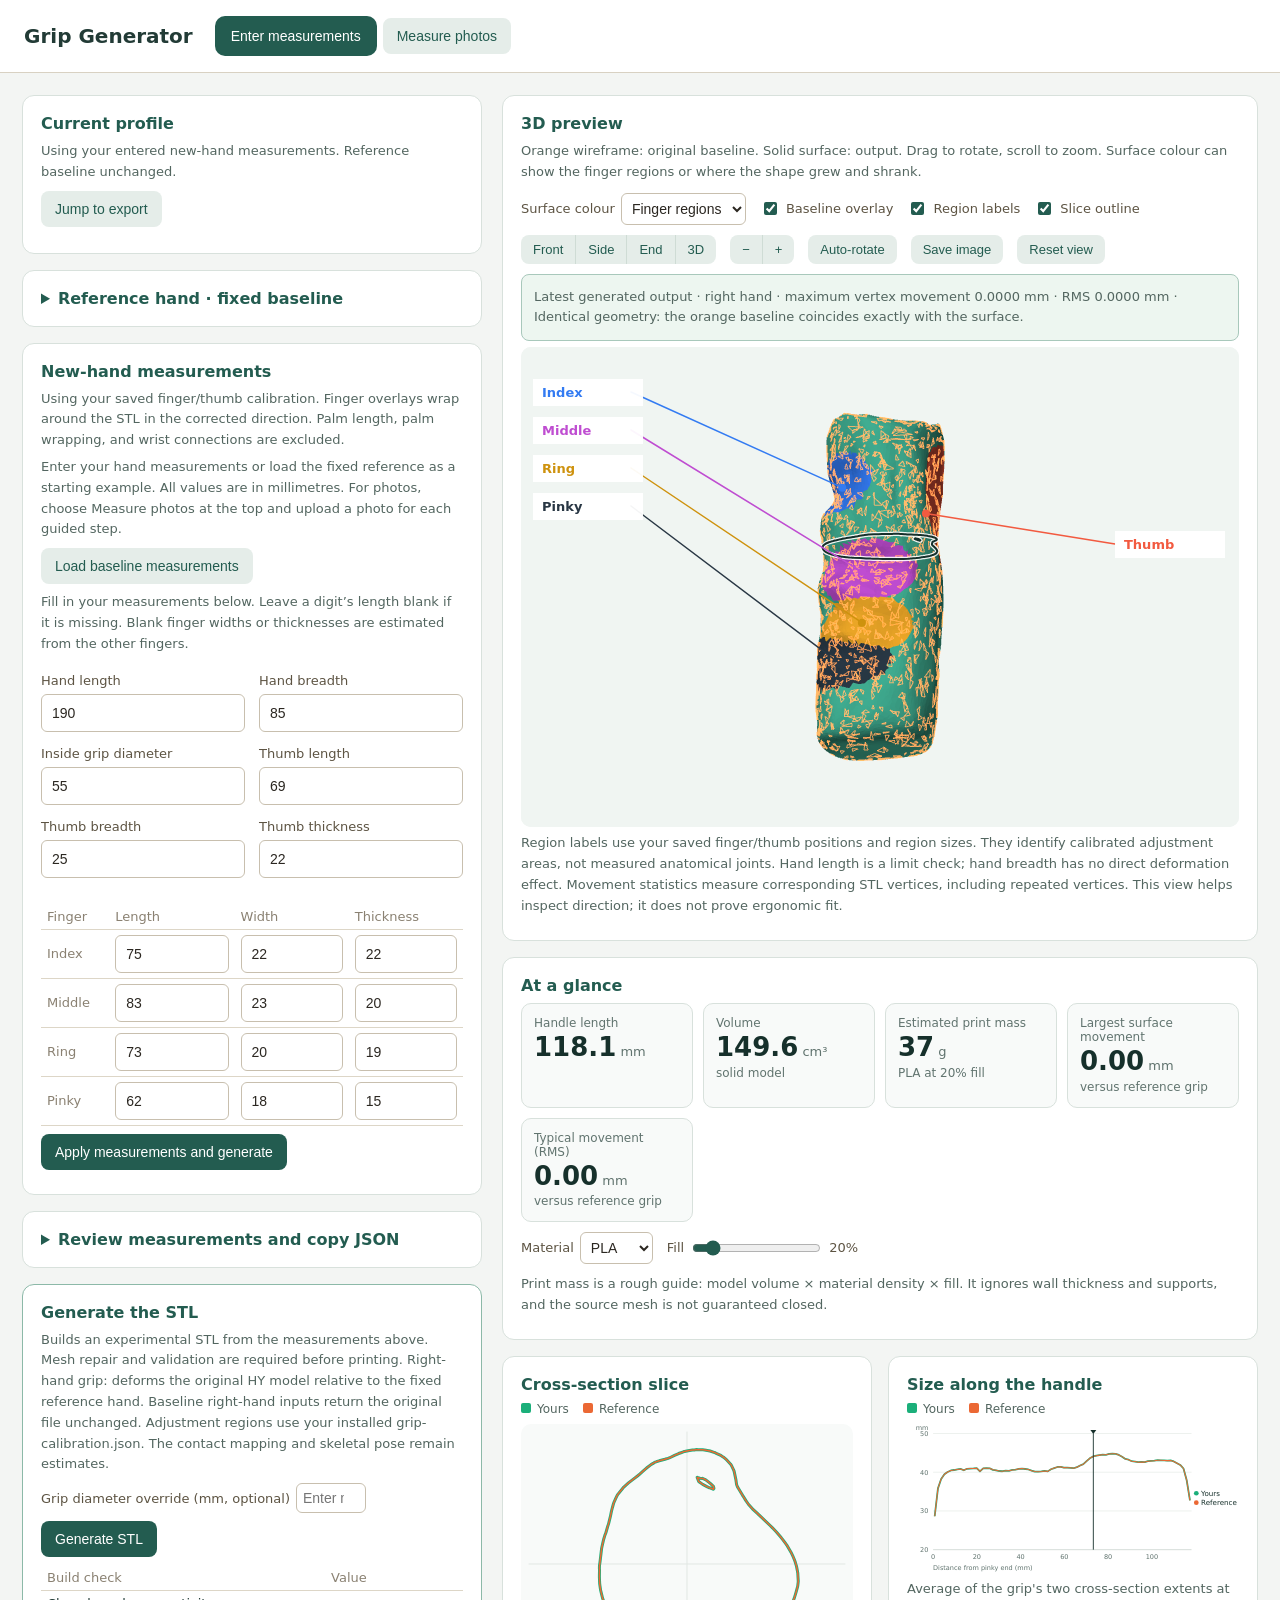
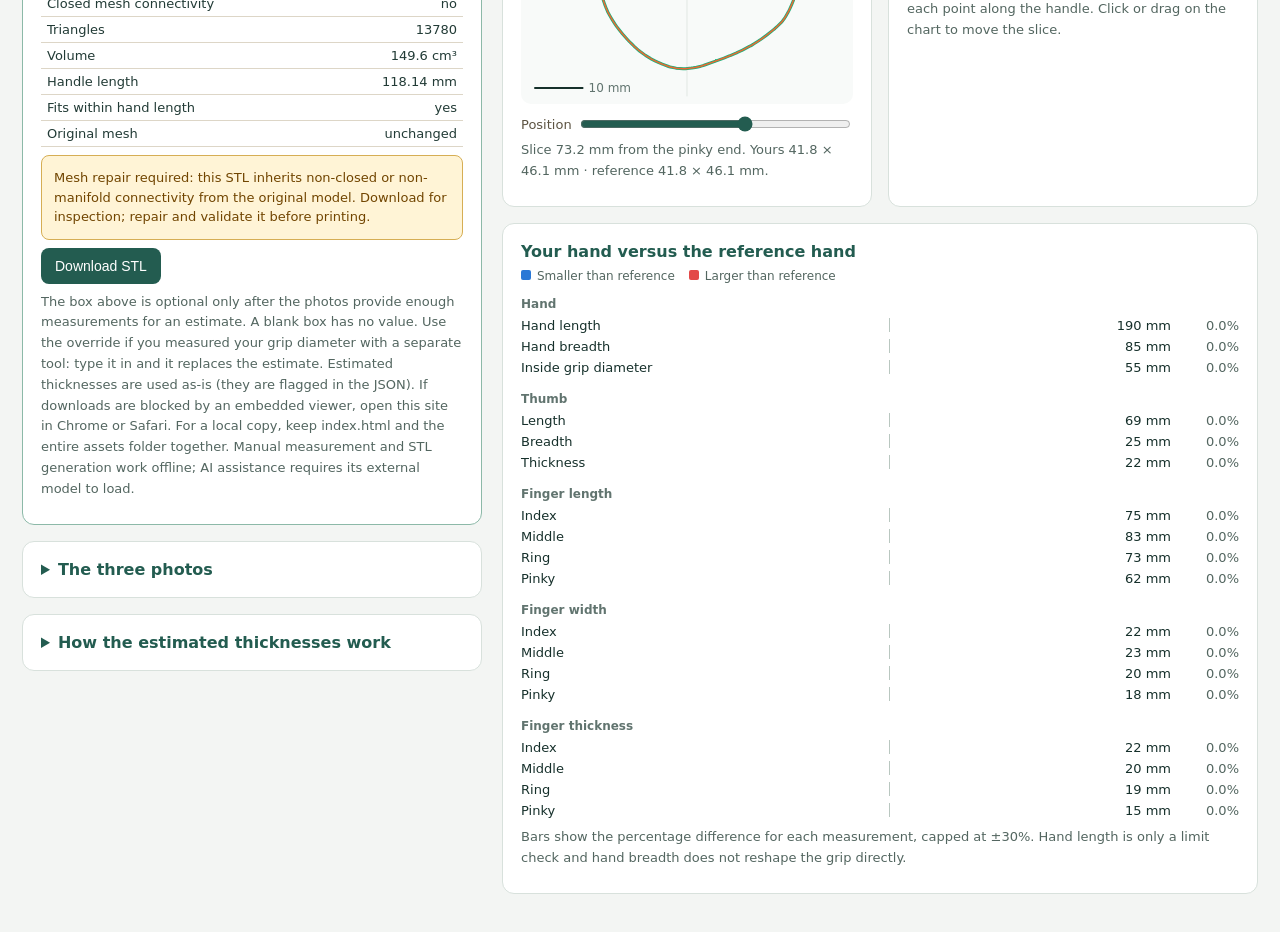
==== photo-grip-studio/index.html @ 8daed787 "Grip Studio: Flask app and Photo Grip Studio web app" ====
<!doctype html>
<html lang="en">
<head>
<meta charset="UTF-8" />
<meta name="viewport" content="width=device-width, initial-scale=1" />
<title>Grip Generator</title>
<link rel="stylesheet" href="assets/app.css?v=20261110-insights">
</head>
<body data-input-mode="manual">
<header>
<h1>Grip Generator</h1><nav aria-label="Measurement source"><button id="manualMode" class="btn">Enter measurements</button><button id="photoMode" class="btn ghost">Measure photos</button></nav>

</header>
<div id="layout">
<div id="viewportWrap">
<div id="viewport">
<div id="stage"><img id="photo" alt="Hand photo to measure" draggable="false" /></div>
<div id="emptyState">Pick a step (1 to 3) on the right, take that photo, calibrate two tape marks, then tap the guided points. Start with step 1: palm up, tape lying along the fingers, with the tape's zero at the crease where the hand meets the wrist.</div>
</div>
<div id="zoombar">
<button id="zoomOut" title="Zoom out">&minus;</button>
<span id="zoomLabel">—</span>
<button id="zoomIn" title="Zoom in">+</button>
<button id="fitBtn" class="fit">Fit</button>
</div>
</div>
<aside id="panel"><div id="inputColumn"><section id="secExample">
<h2>Current profile</h2>
<p id="exampleStatus">An example hand profile is loaded automatically. No photos are needed to try it. The baseline example demonstrates zero deformation; the reference hand has not been verified against the uploaded model.</p>
<p id="photoProgress" role="status"></p>
<div class="row"><label class="btn" for="file">Take / choose photo (for the selected step)</label>
<input id="file" type="file" accept="image/*" hidden />
<button class="btn ghost" id="exampleResultsBtn">Jump to export</button></div>
</section>
<div class="modes" id="stepTabs">
<button data-step="0" class="active">1 · Palm up</button>
<button data-step="1">2 · Palm down</button>
<button data-step="2">3 · Side view</button>
</div>
<section id="stepHead">
<h2 id="stepTitle">1 · Palm up</h2>
<p id="stepHint">—</p>
<p id="photoStatus" class="hint">No photo yet for this step.</p>
</section>
<section id="secMode">
<div class="modes">
<button id="modeCal">A · Calibrate tape</button>
<button id="modeMeas">B · Measure hand</button>
</div>
</section>
<section id="secCal">
<h2>Calibrate this photo</h2>
<p>Tap two easy-to-see markings on the tape (for example the <b>10</b> and the <b>20</b>), then set their values below.</p>
<div class="row">
<label>Tap 1 = <input id="calA" type="number" value="10" step="0.5" /> cm</label>
<label>Tap 2 = <input id="calB" type="number" value="20" step="0.5" /> cm</label>
</div>
<p id="calStatus">Waiting for two calibration taps…</p>
<p class="hint">Pick the two most widely spaced markings you can see clearly; a longer stretch of tape is more accurate. Caution: many tapes print inches on one edge; tap numbers on the cm edge, or convert (1 inch = 2.54 cm).</p>
</section>
<section id="secAI">
<h2>AI assist (optional)</h2>
<p>A Google hand-detection model (MediaPipe) can suggest landmarks on all three photos. For palm-down and side views, the app estimates visible edges from image colors; these can be inaccurate. It runs entirely on your device, and the photo never leaves this page. The first use downloads the model (about 10 MB), so it needs internet once. An internet connection is needed to load the AI model. If your viewer blocks it, open this site in Chrome or Safari, or place the points manually.</p>
<div class="row"><button class="btn ghost" id="aiBtn">Auto-place points with AI</button></div>
<p id="aiStatus" class="hint">Teal dots are proposals. Check every point against the actual hand edge or crease and drag it to adjust. Side-view finger detection may fail when fingers overlap; select the finger visible and tap manually if needed.</p>
</section>
<section id="secMeas">
<h2 id="measTitle">Tap the measurements</h2>
<p id="currentItem">—</p>
<div class="row" id="fingerSelRow" style="display:none">
<label>Thickness tapped on which finger?
<select id="fingerSel">
<option value="0" selected>Index</option>
<option value="1">Middle</option>
<option value="2">Ring</option>
<option value="3">Little</option>
</select>
</label>
</div>
<div class="row">
<button class="btn ghost" id="undoBtn">Undo last</button>
<button class="btn ghost" id="skipBtn">Skip (not visible)</button>
</div>
<ol id="itemList"></ol>
<p class="hint">Zoom in (buttons or pinch) before each tap for the best precision. Drag an empty spot to move the photo around. Each measurement in steps 2 and 3 needs TWO taps: one edge, then the opposite edge. Drag any dot to fine-tune it, or click a line in the list to tap that measurement again.</p>
</section>
<details id="secFingers">
<summary>Fingers present on this hand</summary>
<p>Leave everything as it is for a typical hand. Set a finger to <b>Missing</b> if it is not there at all: its tap points disappear and the handle is built without its groove. Set it to <b>Shortened</b> if it is much shorter than usual (for example a nub): you still tap its points at the tip it has today, and the size checks accept the small measurements.</p>
<div class="row">
<label>Index
<select id="fsIndex"><option value="present" selected>Present</option><option value="short">Shortened</option><option value="missing">Missing</option></select>
</label>
<label>Middle
<select id="fsMiddle"><option value="present" selected>Present</option><option value="short">Shortened</option><option value="missing">Missing</option></select>
</label>
<label>Ring
<select id="fsRing"><option value="present" selected>Present</option><option value="short">Shortened</option><option value="missing">Missing</option></select>
</label>
<label>Little
<select id="fsLittle"><option value="present" selected>Present</option><option value="short">Shortened</option><option value="missing">Missing</option></select>
</label>
<label>Thumb
<select id="fsThumb"><option value="present" selected>Present</option><option value="missing">Missing</option></select>
</label>
</div>
<p class="hint">Changes apply right away, on every photo. If the thumb is missing, the grip diameter cannot be estimated; type your own measured value in the Generate section when you get there. After any change, click Generate STL again before downloading: the download button hides until the shape matches your current numbers.</p>
</details>
<details id="baselinePanel"><summary>Reference hand · fixed baseline</summary><h2>Fixed reference hand · mm</h2><p><a href="orientation-editor.html">Open separate point and region calibration editor</a></p>
<p>These reference measurements are built into the generator. New-hand inputs are compared against them; using the app never changes this baseline. They are inherited from the original project and have not been verified against the uploaded HY model.</p>
<table><tr><th>Measurement</th><th>Reference</th></tr>
<tr><td>Inside grip diameter</td><td>55</td></tr><tr><td>Thumb length / breadth / thickness</td><td>69 / 25 / 22</td></tr>
<tr><td>Finger lengths (index → pinky)</td><td>75 / 83 / 73 / 62</td></tr><tr><td>Finger widths</td><td>22 / 23 / 20 / 18</td></tr><tr><td>Finger thicknesses</td><td>22 / 20 / 19 / 15</td></tr></table>
<p>The example below is a separate new-hand profile. Baseline-sized right-hand inputs return the uploaded STL byte-for-byte. Other inputs deform its original vertices relative to this fixed reference.</p></details>
<section id="manualPanel"><h2>New-hand measurements</h2><p class="hint">Using your saved finger/thumb calibration. Finger overlays wrap around the STL in the corrected direction. Palm length, palm wrapping, and wrist connections are excluded.</p><p>Enter your hand measurements or load the fixed reference as a starting example. All values are in millimetres. For photos, choose Measure photos at the top and upload a photo for each guided step.</p>
<div class="row"><button class="btn ghost" id="loadBaseline">Load baseline measurements</button></div><p>Fill in your measurements below. Leave a digit’s length blank if it is missing. Blank finger widths or thicknesses are estimated from the other fingers.</p><div id="manualFields"><div class="measurementGrid"><label>Hand length<input type="number" data-field="hand_length" aria-label="Hand length" min="140" max="235" step="0.1"></label><label>Hand breadth<input type="number" data-field="hand_breadth" aria-label="Hand breadth" min="60" max="115" step="0.1"></label><label>Inside grip diameter<input type="number" data-field="grip_diameter_inside" aria-label="Inside grip diameter" min="30" max="85" step="0.1"></label><label>Thumb length<input type="number" data-field="thumb_length" aria-label="Thumb length" min="8" max="105" step="0.1"></label><label>Thumb breadth<input type="number" data-field="thumb_breadth" aria-label="Thumb breadth" min="8" max="36" step="0.1"></label><label>Thumb thickness<input type="number" data-field="thumb_thickness" aria-label="Thumb thickness" min="1" max="50" step="0.1"></label></div><div class="fingerTable"><table><tr><th>Finger</th><th>Length</th><th>Width</th><th>Thickness</th></tr><tr><th>Index</th><td><input type="number" data-field="finger_lengths" data-index="0" aria-label="Index length" min="5" max="115" step="0.1"></td><td><input type="number" data-field="finger_widths" data-index="0" aria-label="Index width" min="5" max="30" step="0.1"></td><td><input type="number" data-field="finger_thicknesses" data-index="0" aria-label="Index thickness" min="4" max="30" step="0.1"></td></tr><tr><th>Middle</th><td><input type="number" data-field="finger_lengths" data-index="1" aria-label="Middle length" min="5" max="115" step="0.1"></td><td><input type="number" data-field="finger_widths" data-index="1" aria-label="Middle width" min="5" max="30" step="0.1"></td><td><input type="number" data-field="finger_thicknesses" data-index="1" aria-label="Middle thickness" min="4" max="30" step="0.1"></td></tr><tr><th>Ring</th><td><input type="number" data-field="finger_lengths" data-index="2" aria-label="Ring length" min="5" max="115" step="0.1"></td><td><input type="number" data-field="finger_widths" data-index="2" aria-label="Ring width" min="5" max="30" step="0.1"></td><td><input type="number" data-field="finger_thicknesses" data-index="2" aria-label="Ring thickness" min="4" max="30" step="0.1"></td></tr><tr><th>Pinky</th><td><input type="number" data-field="finger_lengths" data-index="3" aria-label="Pinky length" min="5" max="115" step="0.1"></td><td><input type="number" data-field="finger_widths" data-index="3" aria-label="Pinky width" min="5" max="30" step="0.1"></td><td><input type="number" data-field="finger_thicknesses" data-index="3" aria-label="Pinky thickness" min="4" max="30" step="0.1"></td></tr></table></div></div><details hidden><summary>Advanced: paste measurements as JSON</summary><textarea id="manualHand" aria-label="New-hand measurements JSON" style="min-height:260px"></textarea></details><button class="btn" id="applyHand">Apply measurements and generate</button><p id="manualError" role="alert"></p></section>

<details id="secResults"><summary>Review measurements and copy JSON</summary>
<h2>Current measurements</h2>
<p id="warnBox" style="display:none; color:#7f1d1d; background:#cfa6a6; border:1px solid #a03030; border-radius:0; padding:8px 10px; font-size:13px;"></p>
<table id="resultsTable"></table>
<div class="row"><button class="btn" id="copyBtn">Copy JSON</button></div>
<p id="copyStatus" role="status"></p>
<textarea id="jsonOut" readonly placeholder="Results JSON appears here as you measure."></textarea>
<p class="hint">Values marked "est." are estimated, not measured; see the estimation note below for how. All measurements are rounded to the nearest whole millimetre. The grip diameter is estimated from your other measurements; if you measured your grip size with a separate tool, enter it in the Generate section and it is used instead.</p>
</details>
</div><div id="visualColumn"><section id="validationPanel"><h2>3D preview</h2><p>Orange wireframe: original baseline. Solid surface: output. Drag to rotate, scroll to zoom. Surface colour can show the finger regions or where the shape grew and shrank.</p><div class="viewBar"><label>Surface colour <select id="surfaceMode"><option value="">Finger regions</option><option value="heat">Shape change</option><option value="plain">Plain</option></select></label><label><input id="showBaseline" type="checkbox" checked> Baseline overlay</label><label><input id="showRegions" type="checkbox" checked> Region labels</label><label><input id="showSlice" type="checkbox" checked> Slice outline</label></div>
<div class="viewBar"><span class="btnGroup" role="group" aria-label="Camera view"><button class="btn ghost" id="viewFront">Front</button><button class="btn ghost" id="viewSide">Side</button><button class="btn ghost" id="viewEnd">End</button><button class="btn ghost" id="view3d">3D</button></span><span class="btnGroup" role="group" aria-label="Zoom"><button class="btn ghost" id="viewZoomOut" title="Zoom out" aria-label="Zoom out">&minus;</button><button class="btn ghost" id="viewZoomIn" title="Zoom in" aria-label="Zoom in">+</button></span><button class="btn ghost" id="autoRotate" aria-pressed="false">Auto-rotate</button><button class="btn ghost" id="saveView">Save image</button><button class="btn ghost" id="resetValidationView">Reset view</button></div><p id="previewStale" class="buildNotice" role="status" hidden>Preview out of date — generate again to match your current inputs. The shape below is the previous build.</p><p id="probeStatus" role="status">Generate a handle to view the comparison.</p><div class="validationStage"><canvas id="validationSurface" aria-hidden="true"></canvas><canvas id="validationCanvas" aria-label="Rotatable baseline and deformed grip overlay"></canvas><div id="heatLegend" hidden><span id="heatMin"></span><span class="heatRamp" aria-hidden="true"></span><span id="heatMax"></span><small>thinner · unchanged · thicker</small></div></div><p class="hint">Region labels use your saved finger/thumb positions and region sizes. They identify calibrated adjustment areas, not measured anatomical joints. Hand length is a limit check; hand breadth has no direct deformation effect. Movement statistics measure corresponding STL vertices, including repeated vertices. This view helps inspect direction; it does not prove ergonomic fit.</p></section>
<div id="insights">
<section id="tilePanel"><h2>At a glance</h2><div id="statTiles" class="tiles"></div>
<div class="viewBar"><label>Material <select id="material"><option value="1.24">PLA</option><option value="1.27">PETG</option><option value="1.04">ABS</option><option value="1.21">TPU</option></select></label><label>Fill <input id="infill" type="range" min="10" max="100" step="5" value="20"> <output id="infillValue">20%</output></label></div>
<p class="hint">Print mass is a rough guide: model volume × material density × fill. It ignores wall thickness and supports, and the source mesh is not guaranteed closed.</p></section>
<div class="pair">
<section id="sectionPanel"><h2>Cross-section slice</h2><div class="legend"><span><i style="background:#1baf7a"></i>Yours</span><span><i style="background:#eb6834"></i>Reference</span></div><canvas id="sectionCanvas" aria-label="Cross-section of the grip at the chosen position"></canvas><label class="sliderRow">Position <input id="slicePos" type="range" min="0" max="100" step="0.5" value="50" aria-label="Slice position along the handle in millimetres"></label><p id="sectionReadout" role="status">Generate a handle to see its cross-section.</p></section>
<section id="profilePanel"><h2>Size along the handle</h2><div class="legend"><span><i style="background:#1baf7a"></i>Yours</span><span><i style="background:#eb6834"></i>Reference</span></div><div id="profileChart"><div id="profilePlot"></div><div id="profileTip" hidden></div></div><p class="hint">Average of the grip's two cross-section extents at each point along the handle. Click or drag on the chart to move the slice.</p></section>
</div>
<section id="comparePanel"><h2>Your hand versus the reference hand</h2><div class="legend"><span><i style="background:#2a78d6"></i>Smaller than reference</span><span><i style="background:#e34948"></i>Larger than reference</span></div><div id="compareChart"></div><p class="hint">Bars show the percentage difference for each measurement, capped at ±30%. Hand length is only a limit check and hand breadth does not reshape the grip directly.</p></section>
</div>
</div><div id="buildColumn"><section id="secGen">
<h2>Generate the STL</h2>
<p>Builds an experimental STL from the measurements above. Mesh repair and validation are required before printing. Right-hand grip: deforms the original HY model relative to the fixed reference hand. Baseline right-hand inputs return the original file unchanged. Adjustment regions use your installed grip-calibration.json. The contact mapping and skeletal pose remain estimates.</p>
<div class="row">

<label>Grip diameter override (mm, optional)
<input id="gripOverride" type="number" step="0.5" placeholder="Enter mm" />
</label>
<button class="btn" id="genBtn">Generate STL</button>
</div>
<p id="genStatus" style="display:none; color:#7f1d1d; background:#cfa6a6; border:1px solid #a03030; border-radius:0; padding:8px 10px; font-size:13px;"></p>
<div id="genStats"></div>
<p id="meshNotice" class="buildNotice" role="status" hidden></p>
<div class="row"><button class="btn" id="dlBtn" style="display:none">Download STL</button></div>
<p class="hint">The box above is optional only after the photos provide enough measurements for an estimate. A blank box has no value. Use the override if you measured your grip diameter with a separate tool: type it in and it replaces the estimate. Estimated thicknesses are used as-is (they are flagged in the JSON). If downloads are blocked by an embedded viewer, open this site in Chrome or Safari. For a local copy, keep index.html and the entire assets folder together. Manual measurement and STL generation work offline; AI assistance requires its external model to load.</p>
</section>
<details>
<summary>The three photos</summary>
<ul>
<li><b>Photo 1 (palm up):</b> tape lying along the fingers, its zero at the crease where the hand meets the wrist, fingertips lightly against the tape edge. Hold the camera straight overhead. Gives hand length, finger lengths, thumb length.</li>
<li><b>Photo 2 (palm down):</b> back of the hand up, tape lying across the hand, touching it. Gives hand breadth, thumb breadth, and finger widths.</li>
<li><b>Photo 3 (side view):</b> hand resting on its side so ONE finger is seen from the side, with the tape upright behind that finger, camera straight-on. Gives ONE finger thickness; the other three are estimated.</li>

<li>All three: cm edge numbers only, no shadows across the creases, whole hand + tape in frame, camera level (use the level indicator).</li>
</ul>
</details>
<details>
<summary>How the estimated thicknesses work</summary>
<ul>
<li>You tap ONE finger thickness in photo 3 and say which finger it was.</li>
<li>The other three are estimated from the finger widths you measured in photo 2, using a typical thickness-to-width ratio for each finger (index 1.00, middle 0.87, ring 0.95, little 0.83).</li>
<li>Thumb thickness is always estimated: about 0.88 × thumb breadth (from photo 2).</li>
<li>Estimated values are marked "est." in the table and flagged in the JSON under <b>_estimated</b>.</li>
<li>These ratios come from one carefully measured hand, so they are a reasonable starting point for any hand; expect a few mm of difference on other people. A wrong estimate only slightly changes the depth of that finger's groove.</li>
<li>Grip diameter is estimated as (thumb length + middle finger length + thumb thickness) ÷ π. It is a rough estimate; a grip diameter measured with a separate tool always takes precedence.</li>
<li>If the middle finger is missing, the longest finger you have stands in for it in that estimate. If the thumb is missing, no estimate is possible: type your measured grip diameter in the Generate section.</li>
<li>If a finger is present but you skip one of its taps, its length or width is filled with the average of your other measured values and marked "est.".</li>
</ul>
</details>
</div>
</aside>
</div>
<script src="assets/template.js"></script>
<script src="assets/generator.js"></script>
<script src="assets/source-model.js"></script>
<script src="assets/calibration.js"></script>
<script src="assets/deform-source.js"></script>
<script src="assets/grip-renderer.js?v=20261110-insights"></script>
<script src="assets/grip-surface.js"></script>
<script src="assets/hand-overlay.js?v=20261102b"></script>
<script src="assets/validation.js?v=20261110-insights"></script>
<script src="assets/insights.js?v=20261110-insights"></script>
<script src="assets/hand-edge-assist.js"></script>
<script src="assets/app.js?v=20261102-demo2"></script>
</body>
</html>
---- photo-grip-studio/assets/app.css ----
* { box-sizing: border-box; }
:root {
font-family: -apple-system, BlinkMacSystemFont, "Segoe UI", system-ui, sans-serif;
background: #efeae1; color: #2b2721;
}
body { margin: 0; }
header {
display: flex; align-items: center; gap: 12px; flex-wrap: wrap;
padding: 10px 14px; background: #faf7f1; border-bottom: 1px solid #d8d1c2;
}
header h1 { font-size: 16px; margin: 0; font-weight: 600; font-family: Georgia, "Times New Roman", serif; }
.btn {
display: inline-block; padding: 8px 14px; border-radius: 0;
background: #8a5a24; color: #ffffff; font-size: 14px; cursor: pointer;
border: none; font-weight: 500;
}
.btn:active { background: #6e471d; }
.btn.ghost { background: #e8e2d4; color: #5d5443; }
.btn.ghost:active { background: #d9d2c0; }
button, .btn, select, input { touch-action: manipulation; }  /* v3.1.9: taps register at once on phones */
#layout { display: flex; flex-direction: column; height: calc(100vh - 57px); }
@media (min-width: 900px) {
#layout { flex-direction: row; }
#viewportWrap { width: 60%; }
#panel { width: 40%; border-left: 1px solid #d8d1c2; }
}
#viewportWrap { display: flex; flex-direction: column; }
#viewport {
position: relative; flex: 1; overflow: hidden; background: #dcd6c9;
touch-action: none; min-height: 300px;
}
#stage { position: absolute; left: 0; top: 0; transform-origin: 0 0; will-change: transform; }
#photo { display: block; user-select: none; -webkit-user-select: none; -webkit-touch-callout: none; }
.dot {
position: absolute; width: 4.5px; height: 4.5px; border-radius: 50%;
background: #00e676; border: 1px solid #26221c;
box-shadow: 0 0 3px rgba(0,0,0,0.45); pointer-events: none;
margin-left: -2.25px; margin-top: -2.25px;
}
.dot.cal { background: #ff1f1f; }
.dot.ai { background: #14b8a6; }
.dot.current { background: rgba(244, 63, 94, 0.95); animation: pulse 1s infinite alternate; }
.dot.labeled {
width: 10px; height: 10px; margin-left: -5px; margin-top: -5px;
font-size: 6px; font-weight: 700; line-height: 8px; text-align: center;
color: #26221c; pointer-events: auto; cursor: grab;
user-select: none; -webkit-user-select: none;
}
.dot.labeled:active { cursor: grabbing; }
@keyframes pulse { to { box-shadow: 0 0 10px 3px rgba(244,63,94,0.7); } }
#zoombar {
display: flex; align-items: center; gap: 8px; padding: 6px 10px;
background: #faf7f1; border-top: 1px solid #d8d1c2;
}
#zoombar button {
width: 38px; height: 34px; border: none; border-radius: 0;
background: #e8e2d4; color: #2b2721; font-size: 18px; cursor: pointer;
}
#zoombar .fit { width: auto; padding: 0 12px; font-size: 14px; }
#zoomLabel { font-size: 13px; color: #8a8172; min-width: 48px; text-align: center; }
#panel { overflow-y: auto; padding: 12px 14px; background: #efeae1; }
#panel section {
background: #faf7f1; border: 1px solid #ddd6c7; border-radius: 0;
padding: 12px; margin-bottom: 12px;
}
#secCal.active-mode, #secMeas.active-mode { background: #f4eddb; }
#panel h2 { font-size: 14px; margin: 0 0 8px; color: #6e471d; font-weight: 600; font-family: Georgia, "Times New Roman", serif; }
#panel p { font-size: 13px; line-height: 1.45; margin: 6px 0; color: #5d5443; }
.row { display: flex; gap: 8px; flex-wrap: wrap; margin: 8px 0; align-items: center; }
.modes { display: flex; gap: 6px; margin-bottom: 10px; }
.modes button {
flex: 1; padding: 8px 6px; font-size: 13px; border-radius: 0; border: 1px solid #d3cab8;
background: #e8e2d4; color: #5d5443; cursor: pointer;
}
.modes button.active { background: #8a5a24; color: #ffffff; border-color: #6e471d; }
#stepTabs button { font-weight: 600; }
label { font-size: 13px; color: #5d5443; display: flex; align-items: center; gap: 6px; flex-wrap: wrap; }
input[type="number"], select {
width: 70px; padding: 6px; border-radius: 0; border: 1px solid #c8bfae;
background: #f5f1e7; color: #2b2721; font-size: 14px;
}
select { width: auto; }
#calStatus { font-size: 14px; color: #a06a15; font-weight: 600; }
#currentItem { font-size: 14px; color: #a06a15; font-weight: 600; }
#itemList { font-size: 13px; padding-left: 18px; margin: 8px 0; }
#itemList li { margin: 3px 0; color: #6b6353; }
#itemList li.done { color: #15803d; }
#itemList li.now { color: #a06a15; font-weight: 600; }
#aiStatus { font-size: 13px; line-height: 1.45; color: #5d5443; margin: 6px 0 0; }
table { width: 100%; border-collapse: collapse; font-size: 13px; margin: 8px 0; }
th, td { text-align: left; padding: 5px 6px; border-bottom: 1px solid #ddd6c7; }
th { color: #8a8172; font-weight: 500; }
th.sect { color: #6e471d; font-weight: 600; }
td.v { text-align: right; font-variant-numeric: tabular-nums; }
.est { color: #a06a15; font-size: 11px; }
#jsonOut {
width: 100%; height: 150px; margin-top: 8px; padding: 8px; font-family: ui-monospace, monospace;
font-size: 11px; background: #f5f1e7; color: #5d5443; border: 1px solid #d8d1c2; border-radius: 0;
}
details { font-size: 13px; color: #5d5443; margin-bottom: 12px; }
details summary { cursor: pointer; color: #6e471d; }
details ul { padding-left: 18px; }
details li { margin: 4px 0; }
.hint { font-size: 12px; color: #8a8172; }
#emptyState {
position: absolute; inset: 0; display: flex; align-items: center; justify-content: center;
color: #8a8172; font-size: 14px; padding: 24px; text-align: center;
background: #dcd6c9; z-index: 5;
}

/* Streamlined workspace: photo tools are shown only when needed. */
:root{background:#f3f5f3;color:#223b36}header{background:#fff;padding:18px 24px;gap:24px}header h1{font:700 20px system-ui}header h1 span{font-weight:400;color:#61746f}nav{display:flex;gap:8px}.btn{background:#235c50;border-radius:8px;padding:10px 14px}.btn.ghost{background:#e5ede9;color:#235c50}.btn:focus-visible,summary:focus-visible{outline:3px solid #54a68e;outline-offset:3px}nav button[aria-pressed="true"]{box-shadow:0 0 0 2px #235c50}#panel{background:#f3f5f3;padding:22px}#panel section,#panel details{border:1px solid #d8e1dc;background:white;border-radius:12px;padding:18px;margin-bottom:16px}#panel h2,details summary{font-family:inherit;color:#235c50;font-size:16px;font-weight:600}#panel p{color:#536660;line-height:1.6}textarea{width:100%;padding:12px;border:1px solid #bdcec5;border-radius:8px;font:13px/1.5 ui-monospace,monospace}input[type="number"],select{border-radius:6px;background:#fff}#layout{height:calc(100vh - 80px)}body[data-input-mode="manual"] #viewportWrap,body[data-input-mode="manual"] label[for="file"],body[data-input-mode="manual"] #stepTabs,body[data-input-mode="manual"] #stepHead,body[data-input-mode="manual"] #secMode,body[data-input-mode="manual"] #secCal,body[data-input-mode="manual"] #secAI,body[data-input-mode="manual"] #secMeas,body[data-input-mode="manual"] #secFingers{display:none!important}body[data-input-mode="manual"] #panel{width:100%;max-width:900px;margin:auto;border:0}body[data-input-mode="photo"] #manualPanel{display:none}#secGen{border-color:#8cb9a8!important}#manualError{color:#a32222!important}#exampleStatus{margin-bottom:12px}summary{cursor:pointer}details>h2{display:none}@media(max-width:899px){#layout{height:auto}#viewportWrap{height:420px}#panel{overflow:visible}header{padding:14px}#panel{padding:14px}}

.measurementGrid{display:grid;grid-template-columns:repeat(auto-fit,minmax(180px,1fr));gap:14px;margin:18px 0}.measurementGrid label{display:flex;flex-direction:column;align-items:flex-start}.measurementGrid input{width:100%}.fingerTable{overflow-x:auto}.fingerTable input{width:100%;min-width:65px}#manualFields input{padding:10px}#manualPanel details{margin-top:18px}

#validationCanvas{display:block;width:100%;height:420px;touch-action:none;background:#f0f5f3;border-radius:10px}#probeMeasurement{max-width:100%;width:auto}#probeStatus{font-variant-numeric:tabular-nums}#validationPanel label input[type=checkbox]{accent-color:#235c50}

.validationStage{position:relative;height:480px;background:#f0f5f3;border-radius:10px;overflow:hidden}#validationSurface,#validationCanvas{position:absolute;inset:0;width:100%;height:100%;display:block}#validationCanvas{background:transparent}#validationSurface{pointer-events:none}

#probeStatus{padding:12px;border:1px solid #a8c8bb;background:#edf6f0;border-radius:8px;line-height:1.6}#validationPanel button[aria-pressed="true"]{outline:3px solid #32826a;outline-offset:2px}

/* Keep all comparison options neutral until selected. */
#validationPanel button#probeMinus,#validationPanel button#probeBase,#validationPanel button#probePlus{background:#e5ede9;color:#235c50}
#validationPanel button#probeMinus[aria-pressed="true"],#validationPanel button#probeBase[aria-pressed="true"],#validationPanel button#probePlus[aria-pressed="true"]{background:#235c50;color:#fff;outline:3px solid #32826a;outline-offset:2px}

body[data-input-mode="manual"] #photoProgress{display:none}#photoProgress{white-space:pre-line;color:#315d50!important;font-size:13px!important;line-height:1.55!important}

/* Match the photo workflow to the measurement workspace. */
body[data-input-mode="photo"] #viewport { background:#e8efeb; }
body[data-input-mode="photo"] #emptyState { background:#e8efeb; color:#61746f; line-height:1.6; }
body[data-input-mode="photo"] #zoombar { background:#fff; border-color:#d8e1dc; padding:10px 14px; }
body[data-input-mode="photo"] #zoombar button { background:#e5ede9; color:#235c50; border-radius:8px; }
body[data-input-mode="photo"] #zoomLabel { color:#61746f; }
body[data-input-mode="photo"] #panel { border-color:#d8e1dc; }
body[data-input-mode="photo"] .modes button { background:#e5ede9; color:#235c50; border:1px solid #d0dfd7; border-radius:8px; padding:10px 6px; }
body[data-input-mode="photo"] .modes button.active { background:#235c50; color:#fff; border-color:#235c50; }
body[data-input-mode="photo"] #secCal.active-mode, body[data-input-mode="photo"] #secMeas.active-mode { background:#edf6f0; border-color:#a8c8bb; }
body[data-input-mode="photo"] label, body[data-input-mode="photo"] details { color:#536660; }
body[data-input-mode="photo"] input[type="number"], body[data-input-mode="photo"] select { border-color:#bdcec5; color:#223b36; padding:8px; }
body[data-input-mode="photo"] #calStatus, body[data-input-mode="photo"] #currentItem, body[data-input-mode="photo"] #itemList li.now { color:#235c50; }
body[data-input-mode="photo"] #itemList li { color:#61746f; }
body[data-input-mode="photo"] #itemList li.done { color:#15803d; }
body[data-input-mode="photo"] th, body[data-input-mode="photo"] td { border-color:#d8e1dc; }
body[data-input-mode="photo"] th { color:#61746f; }
body[data-input-mode="photo"] #jsonOut { background:#f3f5f3; color:#536660; border-color:#bdcec5; border-radius:8px; }
body[data-input-mode="photo"] .modes button:focus-visible, body[data-input-mode="photo"] #zoombar button:focus-visible { outline:3px solid #54a68e; outline-offset:3px; }

/* Keep warnings legible and hidden controls genuinely hidden. */
[hidden]{display:none!important}
body[data-input-mode="photo"] label.btn{color:#fff}
#panel .buildNotice{color:#714500;background:#fff4d6;border:1px solid #d6ae54;border-radius:8px;padding:12px;line-height:1.5}

/* Insight workspace: wider two-column layout, viewer toolbar and data panels. */
#inputColumn,#visualColumn,#buildColumn{min-width:0}
@media(min-width:1180px){
body[data-input-mode="manual"] #panel{max-width:1560px;display:grid;grid-template-columns:minmax(380px,460px) minmax(0,1fr);grid-template-rows:auto 1fr;column-gap:20px;align-items:start}
body[data-input-mode="manual"] #inputColumn{grid-column:1;grid-row:1}
body[data-input-mode="manual"] #buildColumn{grid-column:1;grid-row:2}
body[data-input-mode="manual"] #visualColumn{grid-column:2;grid-row:1/span 2}
}
.viewBar{display:flex;flex-wrap:wrap;gap:10px 14px;align-items:center;margin:10px 0}
.viewBar .btn{padding:7px 12px;font-size:13px}
.btnGroup{display:inline-flex}
.btnGroup .btn{border-radius:0;border-right:1px solid #cfdcd5}
.btnGroup .btn:first-child{border-radius:8px 0 0 8px}
.btnGroup .btn:last-child{border-radius:0 8px 8px 0;border-right:0}
.btn.ghost[aria-pressed="true"]{background:#235c50;color:#fff}
.viewBar input[type=checkbox],.viewBar input[type=range]{accent-color:#235c50}
#validationCanvas{cursor:grab}
#validationCanvas:active{cursor:grabbing}
#heatLegend{position:absolute;left:12px;bottom:12px;display:grid;grid-template-columns:auto 140px auto;gap:4px 8px;align-items:center;padding:8px 10px;background:rgba(255,255,255,.94);border:1px solid #d8e1dc;border-radius:8px;font-size:12px;color:#16302b;font-variant-numeric:tabular-nums;pointer-events:none}
#heatLegend small{grid-column:1/-1;text-align:center;color:#61746f}
.heatRamp{height:10px;border-radius:5px;background:linear-gradient(90deg,#2a78d6,#ccccc9,#e34948)}
.tiles{display:grid;grid-template-columns:repeat(auto-fit,minmax(150px,1fr));gap:10px}
.tile{display:flex;flex-direction:column;gap:2px;padding:12px;border:1px solid #d8e1dc;border-radius:10px;background:#f8faf9}
.tileLabel,.tileNote{font-size:12px;color:#61746f}
.tileValue{font-size:26px;font-weight:600;color:#16302b;line-height:1.2}
.tileValue small{font-size:13px;font-weight:400;color:#61746f}
.tileNote{min-height:15px}
.pair{display:grid;grid-template-columns:repeat(auto-fit,minmax(300px,1fr));gap:16px;margin-bottom:16px}
#panel .pair section{margin-bottom:0}
.legend{display:flex;flex-wrap:wrap;gap:6px 14px;font-size:12px;color:#536660;margin:4px 0 8px}
.legend i,#profileTip i{display:inline-block;width:10px;height:10px;border-radius:2px;margin-right:6px}
#sectionCanvas{display:block;width:100%;height:280px;background:#f8faf9;border-radius:10px}
.sliderRow{display:flex;flex-wrap:nowrap;margin-top:10px}
.sliderRow input{flex:1;accent-color:#235c50}
#sectionReadout{font-variant-numeric:tabular-nums}
#profileChart{position:relative;cursor:crosshair;touch-action:none;user-select:none}
#profilePlot svg{display:block;width:100%;height:auto}
#profilePlot text{font:11px system-ui,sans-serif;fill:#61746f;font-variant-numeric:tabular-nums}
#profilePlot text.lead{font-size:12px;fill:#16302b}
#profileTip{position:absolute;display:grid;gap:3px;width:180px;padding:8px 10px;background:#fff;border:1px solid #d8e1dc;border-radius:8px;box-shadow:0 4px 14px rgba(22,48,43,.12);font-size:12px;color:#16302b;pointer-events:none;font-variant-numeric:tabular-nums}
#compareChart h3{margin:14px 0 4px;font-size:12px;font-weight:600;color:#61746f}
.cmpRow{display:grid;grid-template-columns:minmax(90px,150px) minmax(60px,1fr) 64px 58px;gap:10px;align-items:center;padding:3px 0;font-size:13px;color:#16302b}
.cmpTrack{position:relative;height:14px}
.cmpTrack::before{content:"";position:absolute;left:50%;top:0;bottom:0;width:1px;background:#b9c7c0}
.cmpBar{position:absolute;top:2px;height:10px}
.cmpBar.more{background:#e34948;border-radius:0 4px 4px 0}
.cmpBar.less{background:#2a78d6;border-radius:4px 0 0 4px}
.cmpValue,.cmpDelta{text-align:right;font-variant-numeric:tabular-nums}
.cmpDelta{color:#536660}
#insights{transition:opacity .2s}
#insights.stale{opacity:.5}
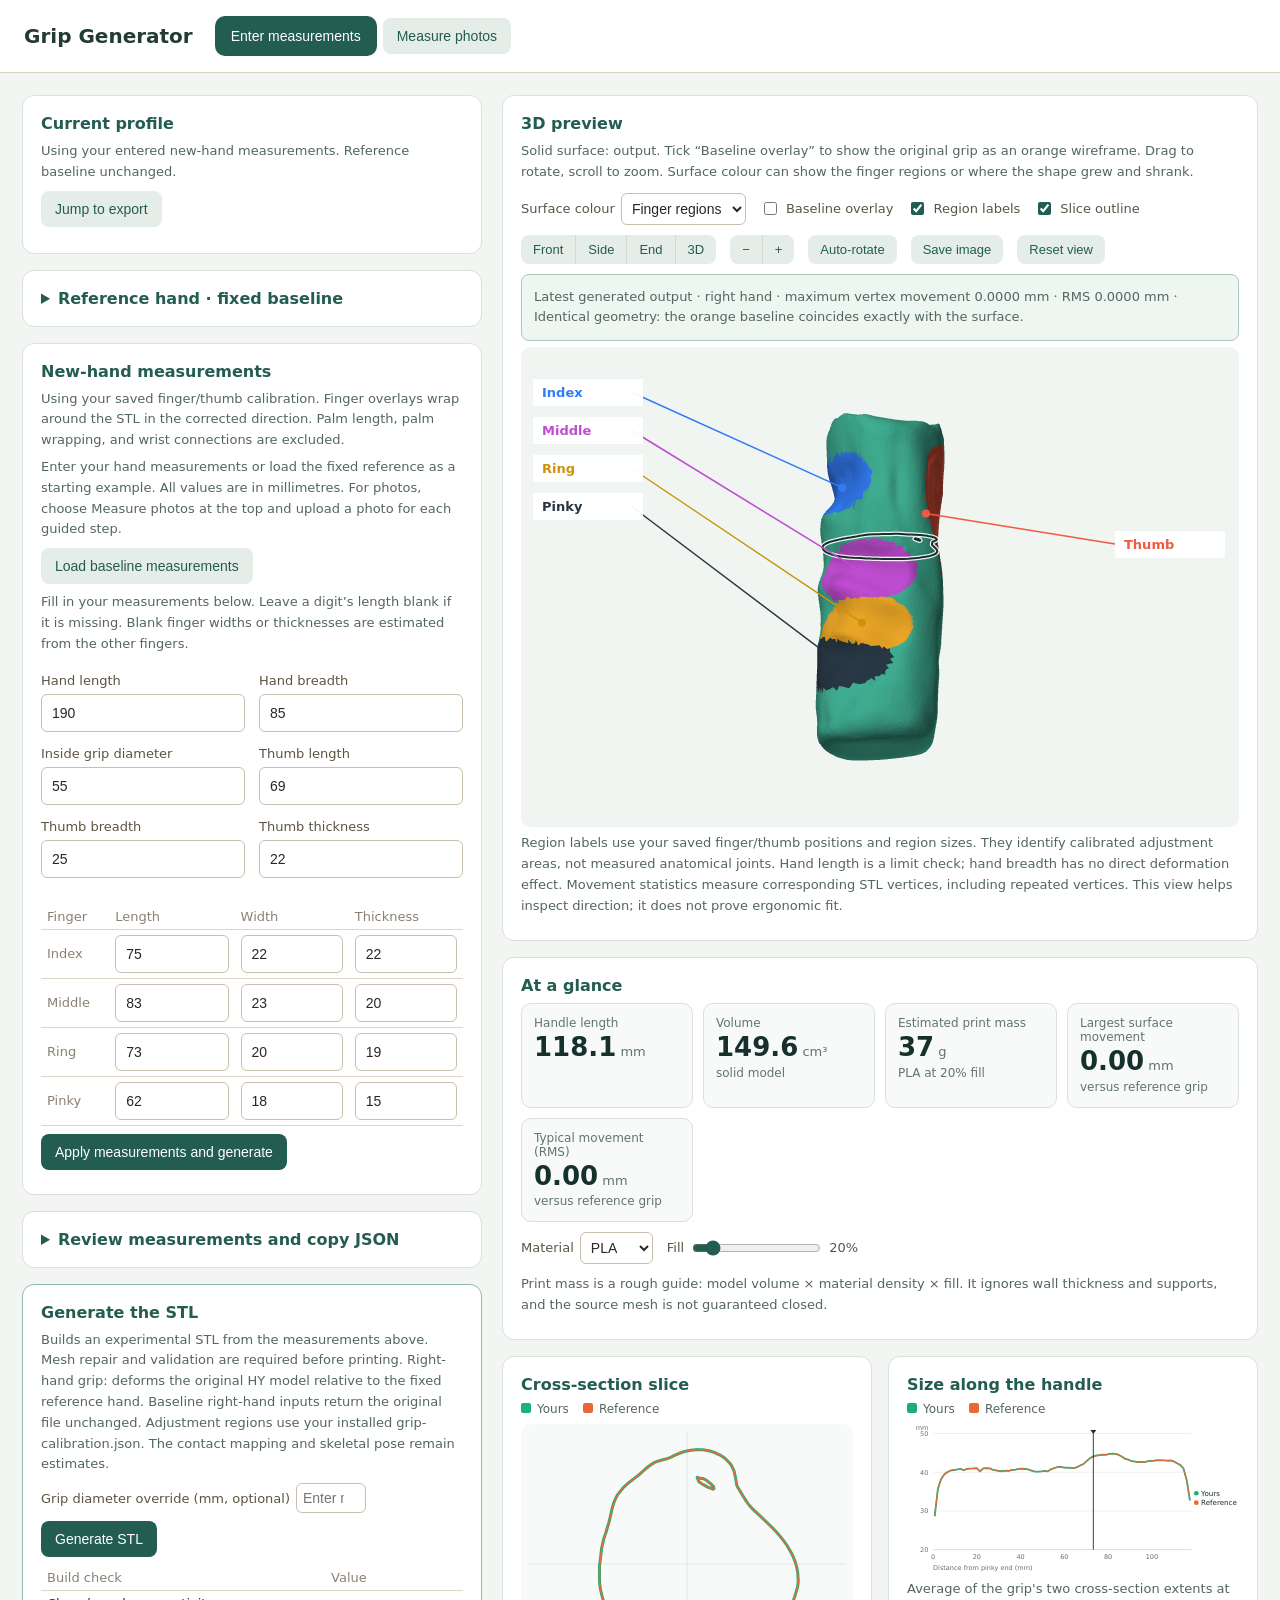
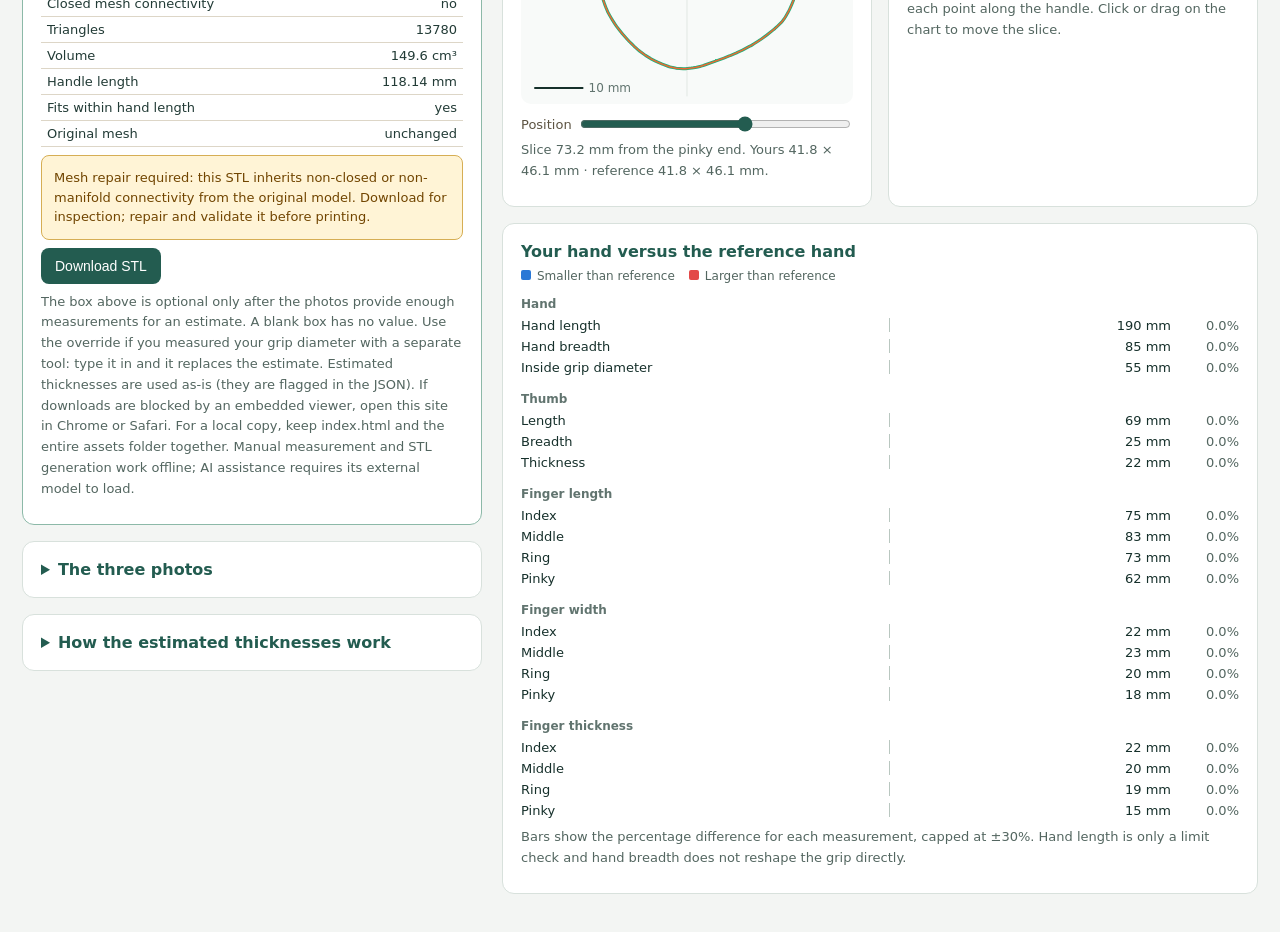
==== commit 69765dbb: "Hide orange baseline wireframe in 3D preview by default" ====
--- a/photo-grip-studio/index.html
+++ b/photo-grip-studio/index.html
@@ -124,7 +124,7 @@
 <textarea id="jsonOut" readonly placeholder="Results JSON appears here as you measure."></textarea>
 <p class="hint">Values marked "est." are estimated, not measured; see the estimation note below for how. All measurements are rounded to the nearest whole millimetre. The grip diameter is estimated from your other measurements; if you measured your grip size with a separate tool, enter it in the Generate section and it is used instead.</p>
 </details>
-</div><div id="visualColumn"><section id="validationPanel"><h2>3D preview</h2><p>Orange wireframe: original baseline. Solid surface: output. Drag to rotate, scroll to zoom. Surface colour can show the finger regions or where the shape grew and shrank.</p><div class="viewBar"><label>Surface colour <select id="surfaceMode"><option value="">Finger regions</option><option value="heat">Shape change</option><option value="plain">Plain</option></select></label><label><input id="showBaseline" type="checkbox" checked> Baseline overlay</label><label><input id="showRegions" type="checkbox" checked> Region labels</label><label><input id="showSlice" type="checkbox" checked> Slice outline</label></div>
+</div><div id="visualColumn"><section id="validationPanel"><h2>3D preview</h2><p>Solid surface: output. Tick “Baseline overlay” to show the original grip as an orange wireframe. Drag to rotate, scroll to zoom. Surface colour can show the finger regions or where the shape grew and shrank.</p><div class="viewBar"><label>Surface colour <select id="surfaceMode"><option value="">Finger regions</option><option value="heat">Shape change</option><option value="plain">Plain</option></select></label><label><input id="showBaseline" type="checkbox"> Baseline overlay</label><label><input id="showRegions" type="checkbox" checked> Region labels</label><label><input id="showSlice" type="checkbox" checked> Slice outline</label></div>
 <div class="viewBar"><span class="btnGroup" role="group" aria-label="Camera view"><button class="btn ghost" id="viewFront">Front</button><button class="btn ghost" id="viewSide">Side</button><button class="btn ghost" id="viewEnd">End</button><button class="btn ghost" id="view3d">3D</button></span><span class="btnGroup" role="group" aria-label="Zoom"><button class="btn ghost" id="viewZoomOut" title="Zoom out" aria-label="Zoom out">&minus;</button><button class="btn ghost" id="viewZoomIn" title="Zoom in" aria-label="Zoom in">+</button></span><button class="btn ghost" id="autoRotate" aria-pressed="false">Auto-rotate</button><button class="btn ghost" id="saveView">Save image</button><button class="btn ghost" id="resetValidationView">Reset view</button></div><p id="previewStale" class="buildNotice" role="status" hidden>Preview out of date — generate again to match your current inputs. The shape below is the previous build.</p><p id="probeStatus" role="status">Generate a handle to view the comparison.</p><div class="validationStage"><canvas id="validationSurface" aria-hidden="true"></canvas><canvas id="validationCanvas" aria-label="Rotatable baseline and deformed grip overlay"></canvas><div id="heatLegend" hidden><span id="heatMin"></span><span class="heatRamp" aria-hidden="true"></span><span id="heatMax"></span><small>thinner · unchanged · thicker</small></div></div><p class="hint">Region labels use your saved finger/thumb positions and region sizes. They identify calibrated adjustment areas, not measured anatomical joints. Hand length is a limit check; hand breadth has no direct deformation effect. Movement statistics measure corresponding STL vertices, including repeated vertices. This view helps inspect direction; it does not prove ergonomic fit.</p></section>
 <div id="insights">
 <section id="tilePanel"><h2>At a glance</h2><div id="statTiles" class="tiles"></div>
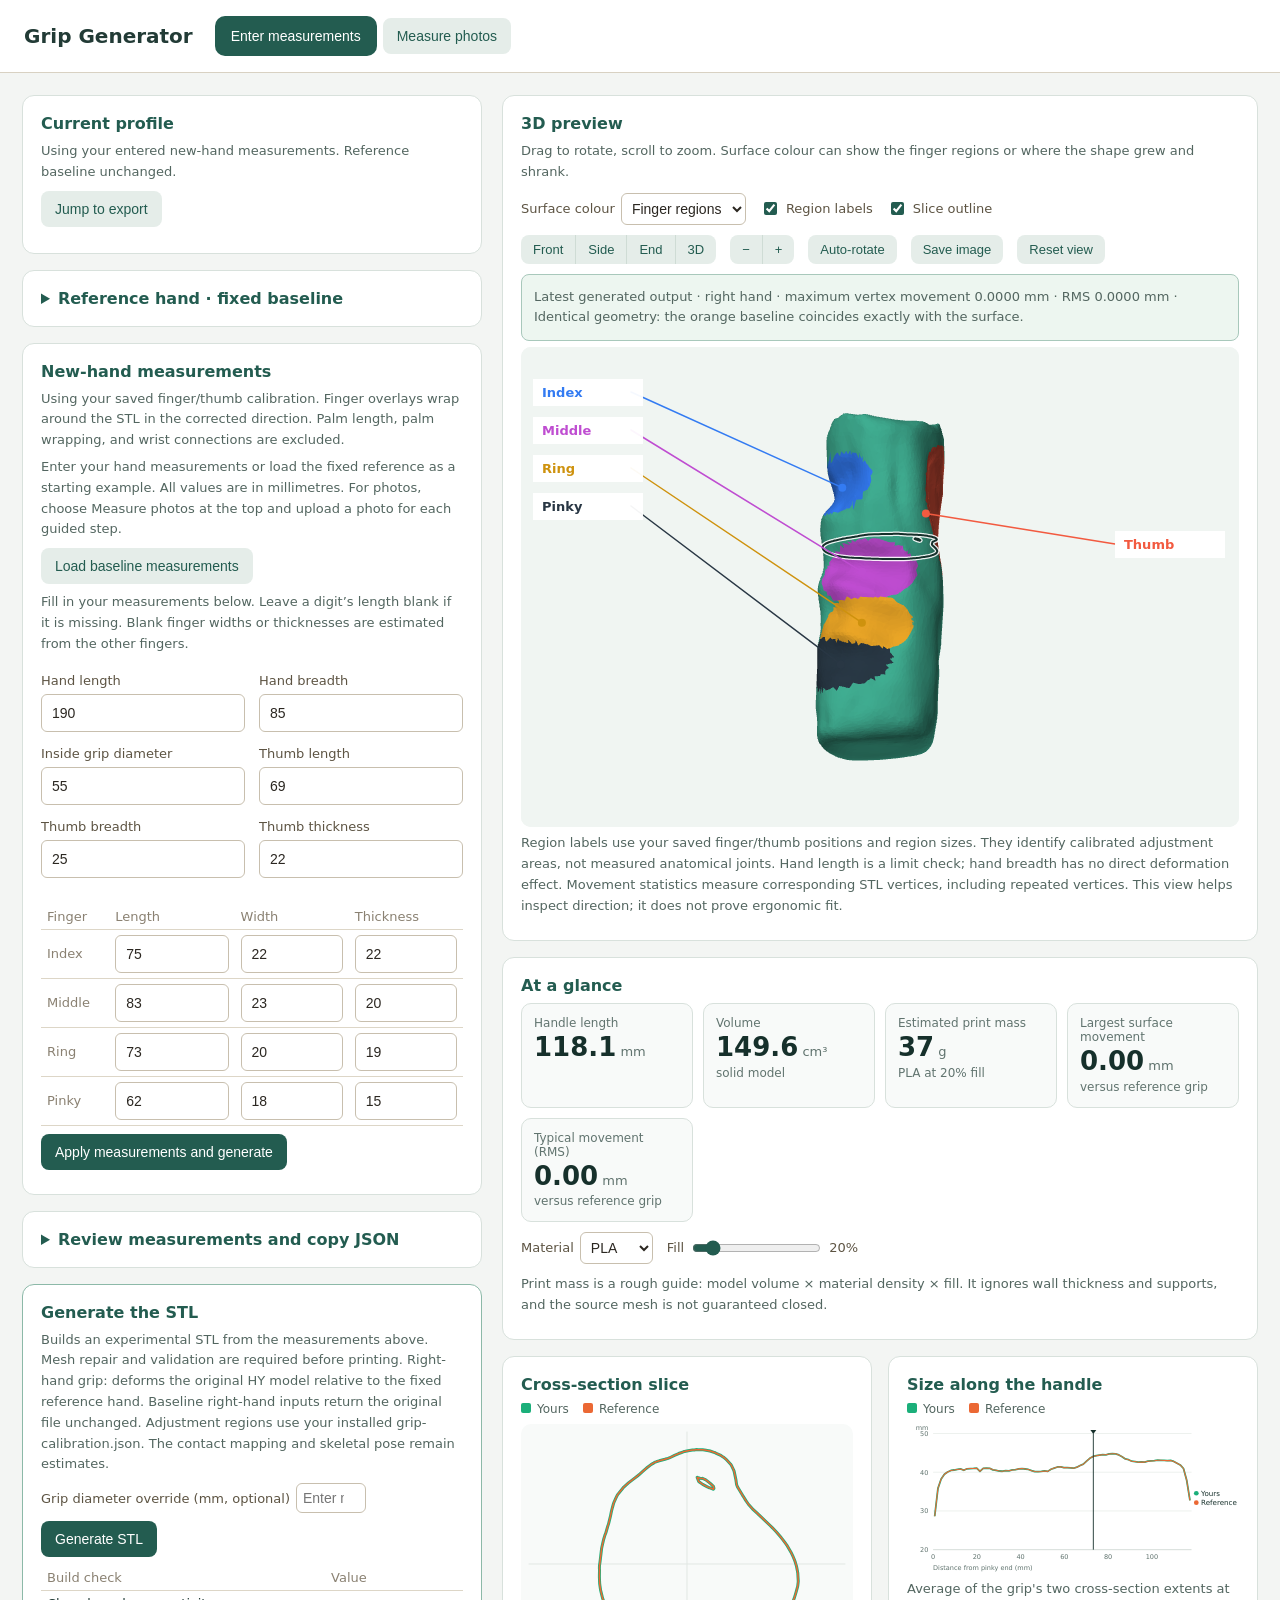
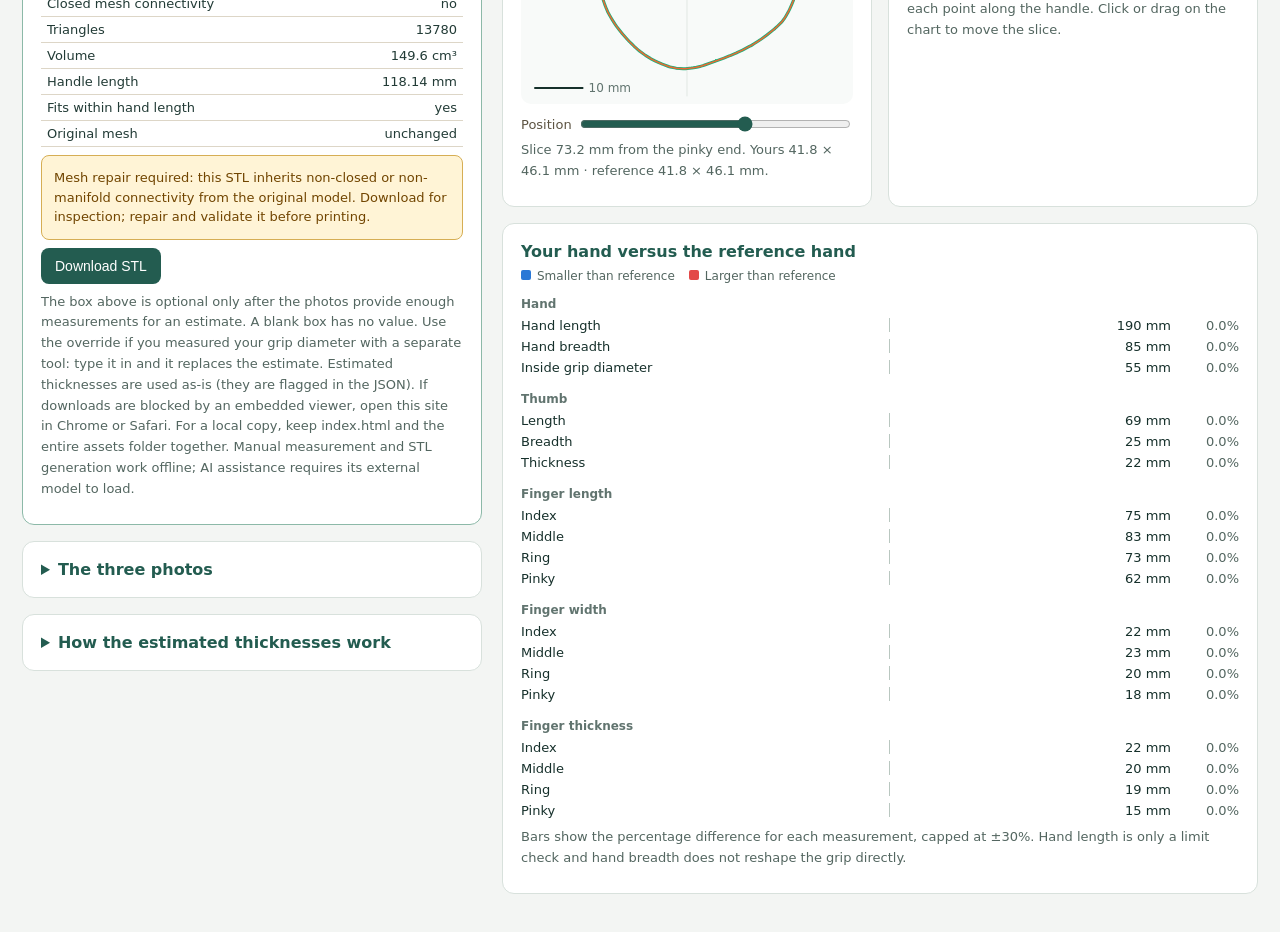
==== commit 01717a70: "Remove baseline wireframe overlay option from 3D preview" ====
--- a/photo-grip-studio/index.html
+++ b/photo-grip-studio/index.html
@@ -124,7 +124,7 @@
 <textarea id="jsonOut" readonly placeholder="Results JSON appears here as you measure."></textarea>
 <p class="hint">Values marked "est." are estimated, not measured; see the estimation note below for how. All measurements are rounded to the nearest whole millimetre. The grip diameter is estimated from your other measurements; if you measured your grip size with a separate tool, enter it in the Generate section and it is used instead.</p>
 </details>
-</div><div id="visualColumn"><section id="validationPanel"><h2>3D preview</h2><p>Solid surface: output. Tick “Baseline overlay” to show the original grip as an orange wireframe. Drag to rotate, scroll to zoom. Surface colour can show the finger regions or where the shape grew and shrank.</p><div class="viewBar"><label>Surface colour <select id="surfaceMode"><option value="">Finger regions</option><option value="heat">Shape change</option><option value="plain">Plain</option></select></label><label><input id="showBaseline" type="checkbox"> Baseline overlay</label><label><input id="showRegions" type="checkbox" checked> Region labels</label><label><input id="showSlice" type="checkbox" checked> Slice outline</label></div>
+</div><div id="visualColumn"><section id="validationPanel"><h2>3D preview</h2><p>Drag to rotate, scroll to zoom. Surface colour can show the finger regions or where the shape grew and shrank.</p><div class="viewBar"><label>Surface colour <select id="surfaceMode"><option value="">Finger regions</option><option value="heat">Shape change</option><option value="plain">Plain</option></select></label><label><input id="showRegions" type="checkbox" checked> Region labels</label><label><input id="showSlice" type="checkbox" checked> Slice outline</label></div>
 <div class="viewBar"><span class="btnGroup" role="group" aria-label="Camera view"><button class="btn ghost" id="viewFront">Front</button><button class="btn ghost" id="viewSide">Side</button><button class="btn ghost" id="viewEnd">End</button><button class="btn ghost" id="view3d">3D</button></span><span class="btnGroup" role="group" aria-label="Zoom"><button class="btn ghost" id="viewZoomOut" title="Zoom out" aria-label="Zoom out">&minus;</button><button class="btn ghost" id="viewZoomIn" title="Zoom in" aria-label="Zoom in">+</button></span><button class="btn ghost" id="autoRotate" aria-pressed="false">Auto-rotate</button><button class="btn ghost" id="saveView">Save image</button><button class="btn ghost" id="resetValidationView">Reset view</button></div><p id="previewStale" class="buildNotice" role="status" hidden>Preview out of date — generate again to match your current inputs. The shape below is the previous build.</p><p id="probeStatus" role="status">Generate a handle to view the comparison.</p><div class="validationStage"><canvas id="validationSurface" aria-hidden="true"></canvas><canvas id="validationCanvas" aria-label="Rotatable baseline and deformed grip overlay"></canvas><div id="heatLegend" hidden><span id="heatMin"></span><span class="heatRamp" aria-hidden="true"></span><span id="heatMax"></span><small>thinner · unchanged · thicker</small></div></div><p class="hint">Region labels use your saved finger/thumb positions and region sizes. They identify calibrated adjustment areas, not measured anatomical joints. Hand length is a limit check; hand breadth has no direct deformation effect. Movement statistics measure corresponding STL vertices, including repeated vertices. This view helps inspect direction; it does not prove ergonomic fit.</p></section>
 <div id="insights">
 <section id="tilePanel"><h2>At a glance</h2><div id="statTiles" class="tiles"></div>
@@ -186,7 +186,7 @@
 <script src="assets/grip-renderer.js?v=20261110-insights"></script>
 <script src="assets/grip-surface.js"></script>
 <script src="assets/hand-overlay.js?v=20261102b"></script>
-<script src="assets/validation.js?v=20261110-insights"></script>
+<script src="assets/validation.js?v=20261111-nooverlay"></script>
 <script src="assets/insights.js?v=20261110-insights"></script>
 <script src="assets/hand-edge-assist.js"></script>
 <script src="assets/app.js?v=20261102-demo2"></script>
